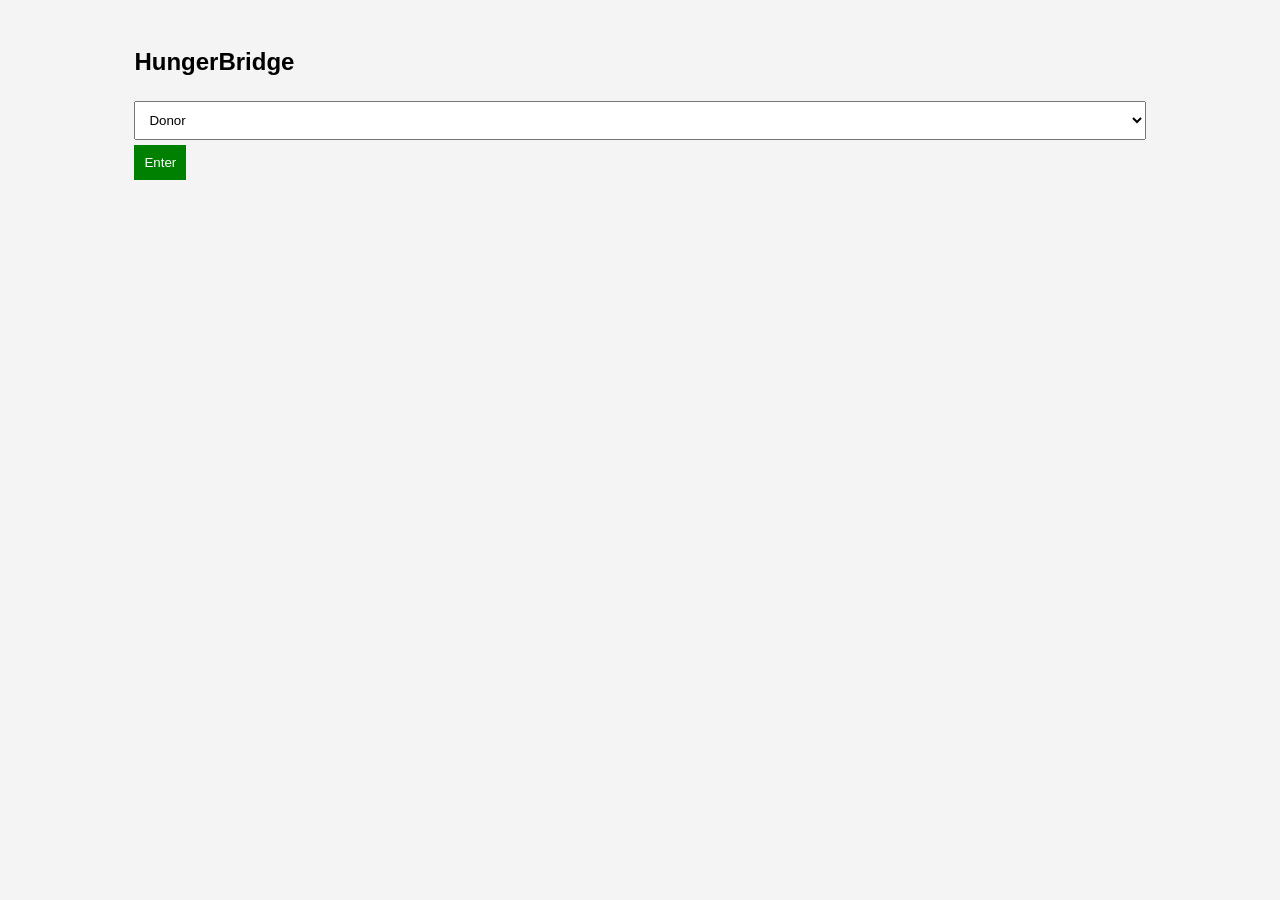
==== frontend/index.html @ 71de5db0 "Recheck: 1 Fixed errors from the last commit." ====
<!DOCTYPE html>
<html>
<head>
  <title>HungerBridge</title>
  <link rel="stylesheet" href="style.css">
</head>
<body>

<div class="container">
  <h2>HungerBridge</h2>

  <select id="role">
    <option value="donor">Donor</option>
    <option value="ngo">NGO</option>
    <option value="volunteer">Volunteer</option>
  </select>

  <button onclick="go()">Enter</button>
</div>

<script>
function go() {
  let role = document.getElementById("role").value;

  if(role === "donor") location.href = "donor.html";
  if(role === "ngo") location.href = "ngo.html";
  if(role === "volunteer") location.href = "volunteer.html";
}
</script>

</body>
</html>
---- frontend/style.css ----
body {
  font-family: Arial;
  background: #f4f4f4;
}

.container {
  width: 80%;
  margin: auto;
  padding: 20px;
}

.card {
  background: white;
  padding: 15px;
  margin: 10px 0;
  border-radius: 10px;
}

button {
  background: green;
  color: white;
  padding: 10px;
  border: none;
  cursor: pointer;
}

input, select {
  padding: 10px;
  margin: 5px 0;
  width: 100%;
}
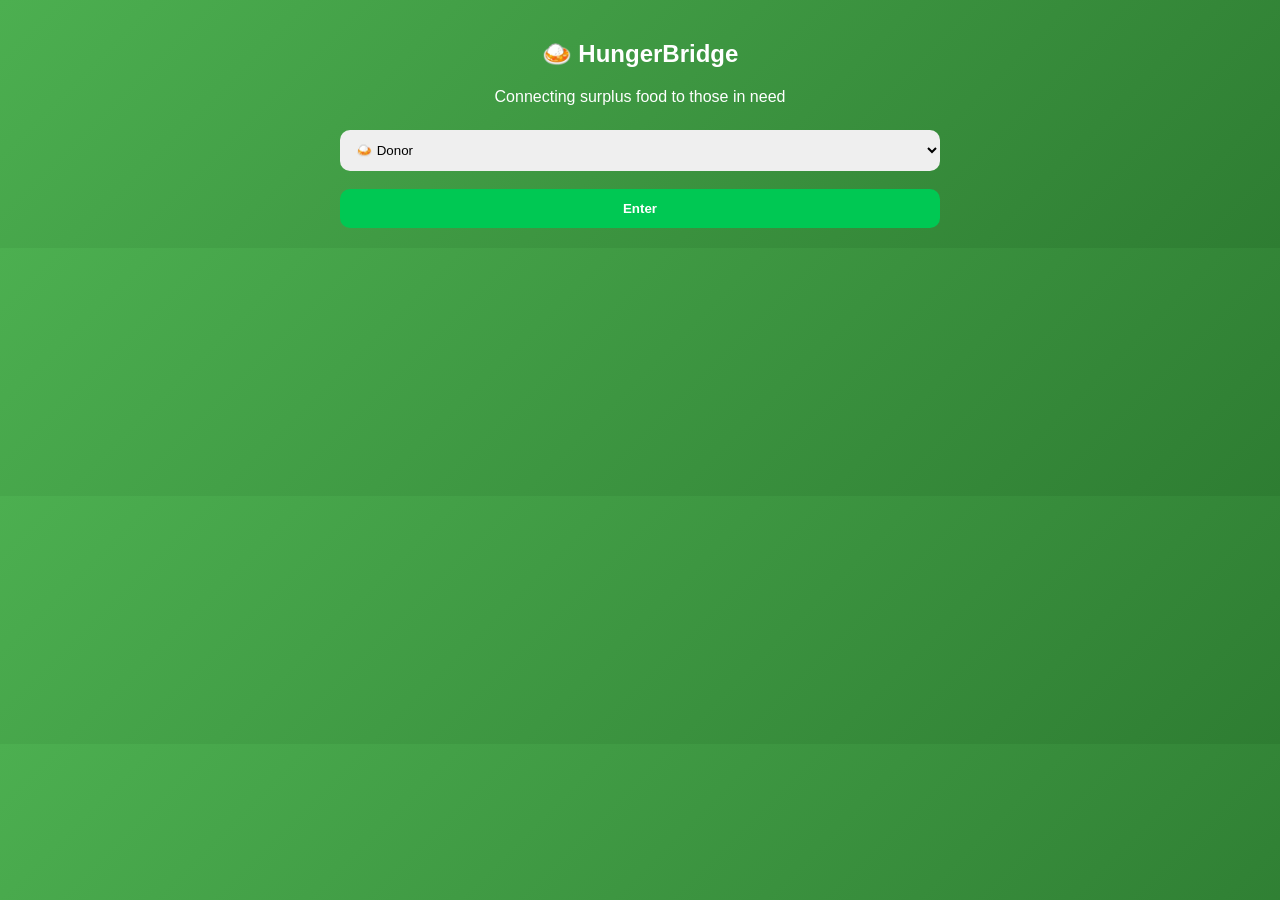
==== commit bb62669f: "Upgrade : 1 , Everythimg new added frontend changed" ====
--- a/frontend/index.html
+++ b/frontend/index.html
@@ -7,12 +7,13 @@
 <body>
 
 <div class="container">
-  <h2>HungerBridge</h2>
+  <h2>🍛 HungerBridge</h2>
+  <p>Connecting surplus food to those in need</p>
 
   <select id="role">
-    <option value="donor">Donor</option>
-    <option value="ngo">NGO</option>
-    <option value="volunteer">Volunteer</option>
+    <option value="donor">🍛 Donor</option>
+    <option value="ngo">🤝 NGO</option>
+    <option value="volunteer">🚚 Volunteer</option>
   </select>
 
   <button onclick="go()">Enter</button>
--- a/frontend/style.css
+++ b/frontend/style.css
@@ -1,31 +1,67 @@
 body {
-  font-family: Arial;
-  background: #f4f4f4;
+  font-family: 'Segoe UI', sans-serif;
+  background: linear-gradient(135deg, #4CAF50, #2E7D32);
+  margin: 0;
+  color: white;
 }
 
 .container {
-  width: 80%;
+  width: 90%;
+  max-width: 600px;
   margin: auto;
   padding: 20px;
+  text-align: center;
+}
+
+h2 {
+  margin-bottom: 20px;
 }
 
 .card {
-  background: white;
+  background: rgba(255, 255, 255, 0.1);
+  backdrop-filter: blur(10px);
   padding: 15px;
-  margin: 10px 0;
+  margin: 15px 0;
+  border-radius: 15px;
+  text-align: left;
+  box-shadow: 0 4px 20px rgba(0,0,0,0.2);
+}
+
+input, select {
+  width: 100%;
+  padding: 12px;
+  margin: 8px 0;
   border-radius: 10px;
+  border: none;
+  outline: none;
 }
 
 button {
-  background: green;
+  width: 100%;
+  padding: 12px;
+  margin-top: 10px;
+  border-radius: 10px;
+  border: none;
+  background: #00C853;
   color: white;
-  padding: 10px;
-  border: none;
+  font-weight: bold;
   cursor: pointer;
+  transition: 0.3s;
 }
 
-input, select {
-  padding: 10px;
-  margin: 5px 0;
-  width: 100%;
-}+button:hover {
+  background: #00E676;
+  transform: scale(1.05);
+}
+
+.badge {
+  padding: 5px 10px;
+  border-radius: 8px;
+  font-size: 12px;
+  display: inline-block;
+  margin-top: 5px;
+}
+
+.available { background: orange; }
+.claimed { background: blue; }
+.delivered { background: green; }
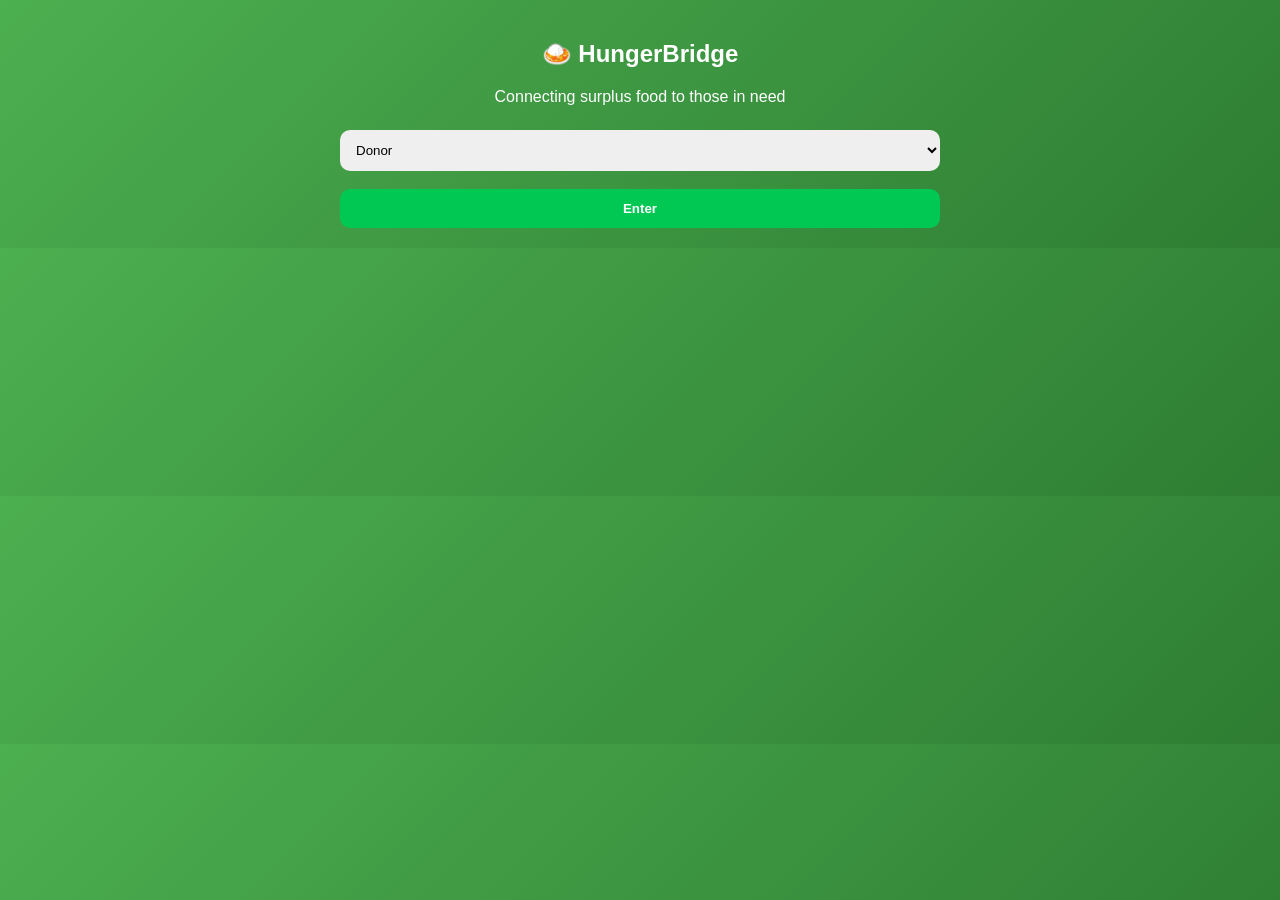
==== commit 8f889b16: "removed emoji from the donor.html file and changed the button text to "Post Food". Also, updated the" ====
--- a/frontend/index.html
+++ b/frontend/index.html
@@ -11,9 +11,9 @@
   <p>Connecting surplus food to those in need</p>
 
   <select id="role">
-    <option value="donor">🍛 Donor</option>
-    <option value="ngo">🤝 NGO</option>
-    <option value="volunteer">🚚 Volunteer</option>
+    <option value="donor"> Donor</option>
+    <option value="ngo"> NGO</option>
+    <option value="volunteer"> Volunteer</option>
   </select>
 
   <button onclick="go()">Enter</button>
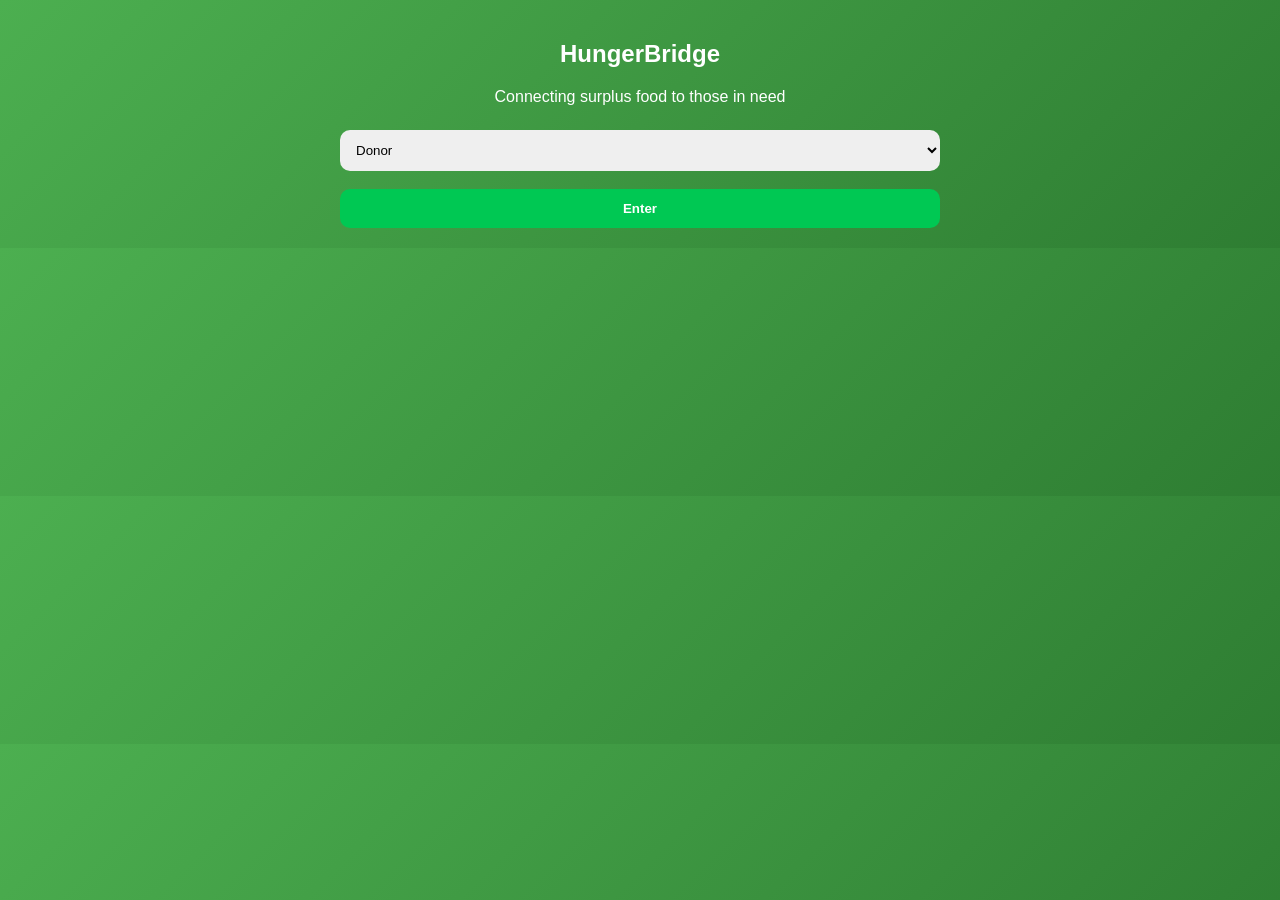
==== commit b5b5f42d: "Emojies are fully reomoved from the codebase. Please do not add them back in." ====
--- a/frontend/index.html
+++ b/frontend/index.html
@@ -7,7 +7,7 @@
 <body>
 
 <div class="container">
-  <h2>🍛 HungerBridge</h2>
+  <h2> HungerBridge</h2>
   <p>Connecting surplus food to those in need</p>
 
   <select id="role">
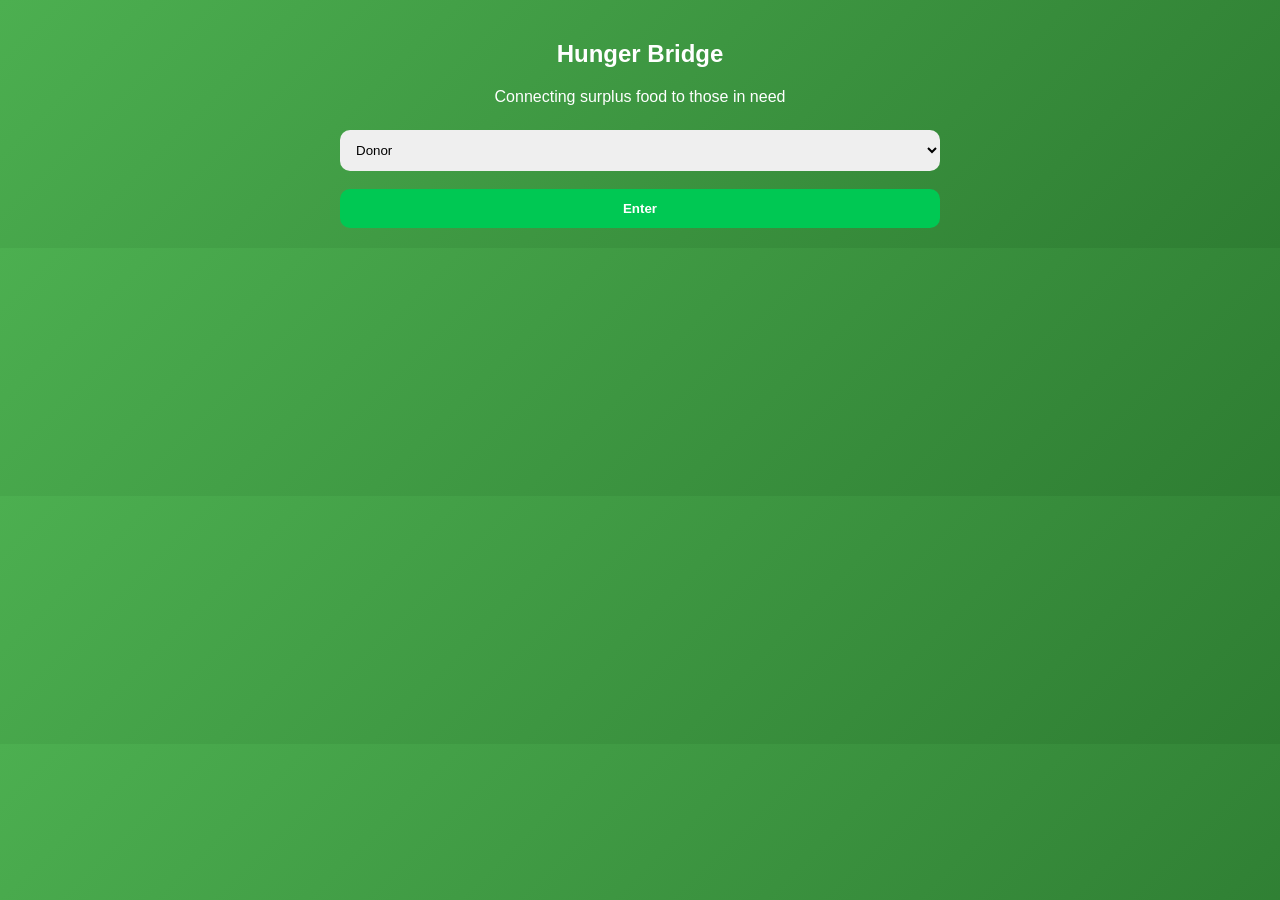
==== commit ab0fca08: "Name updated" ====
--- a/frontend/index.html
+++ b/frontend/index.html
@@ -7,7 +7,7 @@
 <body>
 
 <div class="container">
-  <h2> HungerBridge</h2>
+  <h2> Hunger Bridge</h2>
   <p>Connecting surplus food to those in need</p>
 
   <select id="role">
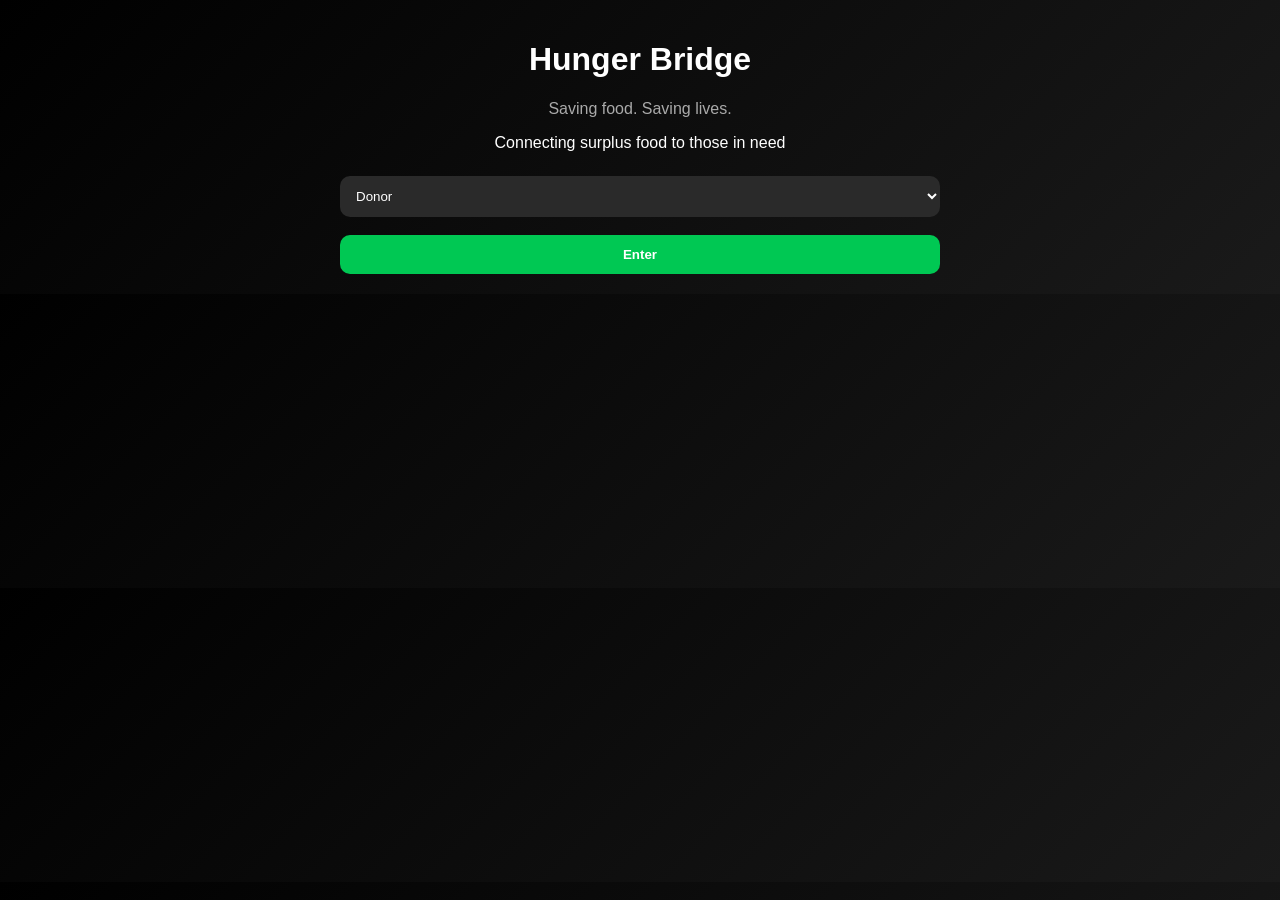
==== commit f60fc521: "Changed the looks of the website by modifying the index.html and style.css files. The changes includ" ====
--- a/frontend/index.html
+++ b/frontend/index.html
@@ -7,7 +7,8 @@
 <body>
 
 <div class="container">
-  <h2> Hunger Bridge</h2>
+  <h1>Hunger Bridge</h1>
+  <p style="color:#aaa;">Saving food. Saving lives.</p>
   <p>Connecting surplus food to those in need</p>
 
   <select id="role">
--- a/frontend/style.css
+++ b/frontend/style.css
@@ -1,6 +1,6 @@
 body {
   font-family: 'Segoe UI', sans-serif;
-  background: linear-gradient(135deg, #4CAF50, #2E7D32);
+  background: linear-gradient(135deg, #000000, #1a1a1a);
   margin: 0;
   color: white;
 }
@@ -15,16 +15,17 @@
 
 h2 {
   margin-bottom: 20px;
+  color: #00E676;
 }
 
 .card {
-  background: rgba(255, 255, 255, 0.1);
+  background: rgba(255, 255, 255, 0.05);
   backdrop-filter: blur(10px);
   padding: 15px;
   margin: 15px 0;
   border-radius: 15px;
   text-align: left;
-  box-shadow: 0 4px 20px rgba(0,0,0,0.2);
+  box-shadow: 0 4px 20px rgba(0,0,0,0.5);
 }
 
 input, select {
@@ -34,6 +35,8 @@
   border-radius: 10px;
   border: none;
   outline: none;
+  background: #2a2a2a;
+  color: white;
 }
 
 button {
@@ -63,5 +66,5 @@
 }
 
 .available { background: orange; }
-.claimed { background: blue; }
-.delivered { background: green; }+.claimed { background: #2979FF; }
+.delivered { background: #00E676; }
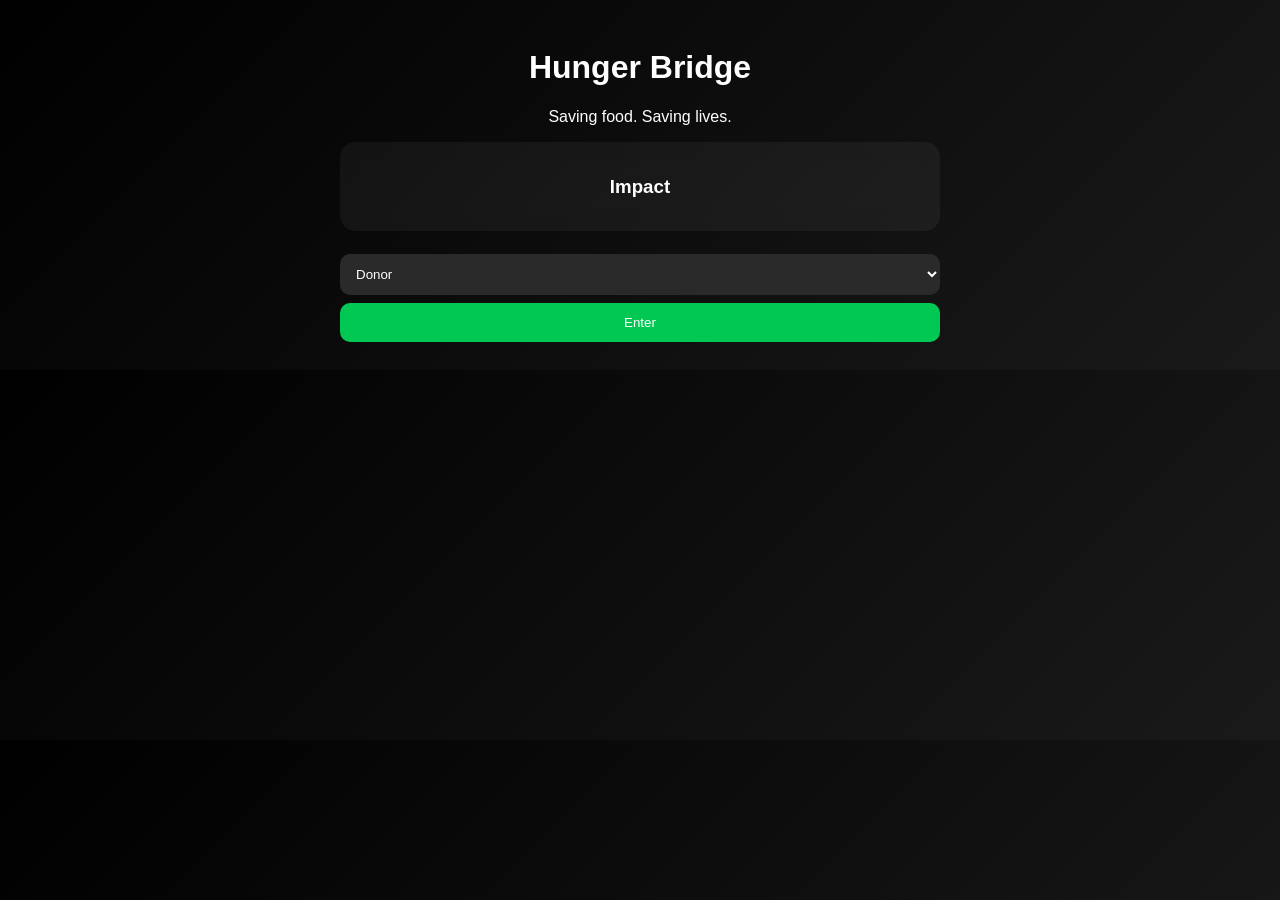
==== commit 92791a4e: "Update frontend code of all files" ====
--- a/frontend/index.html
+++ b/frontend/index.html
@@ -7,9 +7,14 @@
 <body>
 
 <div class="container">
-  <h1>Hunger Bridge</h1>
-  <p style="color:#aaa;">Saving food. Saving lives.</p>
-  <p>Connecting surplus food to those in need</p>
+  <h1> Hunger Bridge</h1>
+  <p>Saving food. Saving lives.</p>
+
+  <div class="card">
+    <h3> Impact</h3>
+    <p id="total"></p>
+    <p id="delivered"></p>
+  </div>
 
   <select id="role">
     <option value="donor"> Donor</option>
@@ -23,11 +28,20 @@
 <script>
 function go() {
   let role = document.getElementById("role").value;
+  location.href = role + ".html";
+}
 
-  if(role === "donor") location.href = "donor.html";
-  if(role === "ngo") location.href = "ngo.html";
-  if(role === "volunteer") location.href = "volunteer.html";
-}
+fetch("http://127.0.0.1:5000/food")
+  .then(res => res.json())
+  .then(data => {
+    document.getElementById("total").innerText =
+      "Total Food Posts: " + data.length;
+
+    let delivered = data.filter(f => f.status === "delivered").length;
+
+    document.getElementById("delivered").innerText =
+      "Meals Delivered: " + delivered;
+  });
 </script>
 
 </body>
--- a/frontend/style.css
+++ b/frontend/style.css
@@ -1,7 +1,6 @@
 body {
   font-family: 'Segoe UI', sans-serif;
-  background: linear-gradient(135deg, #000000, #1a1a1a);
-  margin: 0;
+  background: linear-gradient(135deg, #000, #1a1a1a);
   color: white;
 }
 
@@ -13,19 +12,17 @@
   text-align: center;
 }
 
-h2 {
-  margin-bottom: 20px;
-  color: #00E676;
-}
-
 .card {
-  background: rgba(255, 255, 255, 0.05);
-  backdrop-filter: blur(10px);
+  background: rgba(255,255,255,0.05);
   padding: 15px;
   margin: 15px 0;
   border-radius: 15px;
-  text-align: left;
-  box-shadow: 0 4px 20px rgba(0,0,0,0.5);
+  backdrop-filter: blur(10px);
+}
+
+.card:hover {
+  transform: scale(1.03);
+  transition: 0.3s;
 }
 
 input, select {
@@ -33,38 +30,16 @@
   padding: 12px;
   margin: 8px 0;
   border-radius: 10px;
-  border: none;
-  outline: none;
   background: #2a2a2a;
   color: white;
+  border: none;
 }
 
 button {
+  padding: 12px;
   width: 100%;
-  padding: 12px;
-  margin-top: 10px;
   border-radius: 10px;
-  border: none;
   background: #00C853;
   color: white;
-  font-weight: bold;
-  cursor: pointer;
-  transition: 0.3s;
-}
-
-button:hover {
-  background: #00E676;
-  transform: scale(1.05);
-}
-
-.badge {
-  padding: 5px 10px;
-  border-radius: 8px;
-  font-size: 12px;
-  display: inline-block;
-  margin-top: 5px;
-}
-
-.available { background: orange; }
-.claimed { background: #2979FF; }
-.delivered { background: #00E676; }+  border: none;
+}
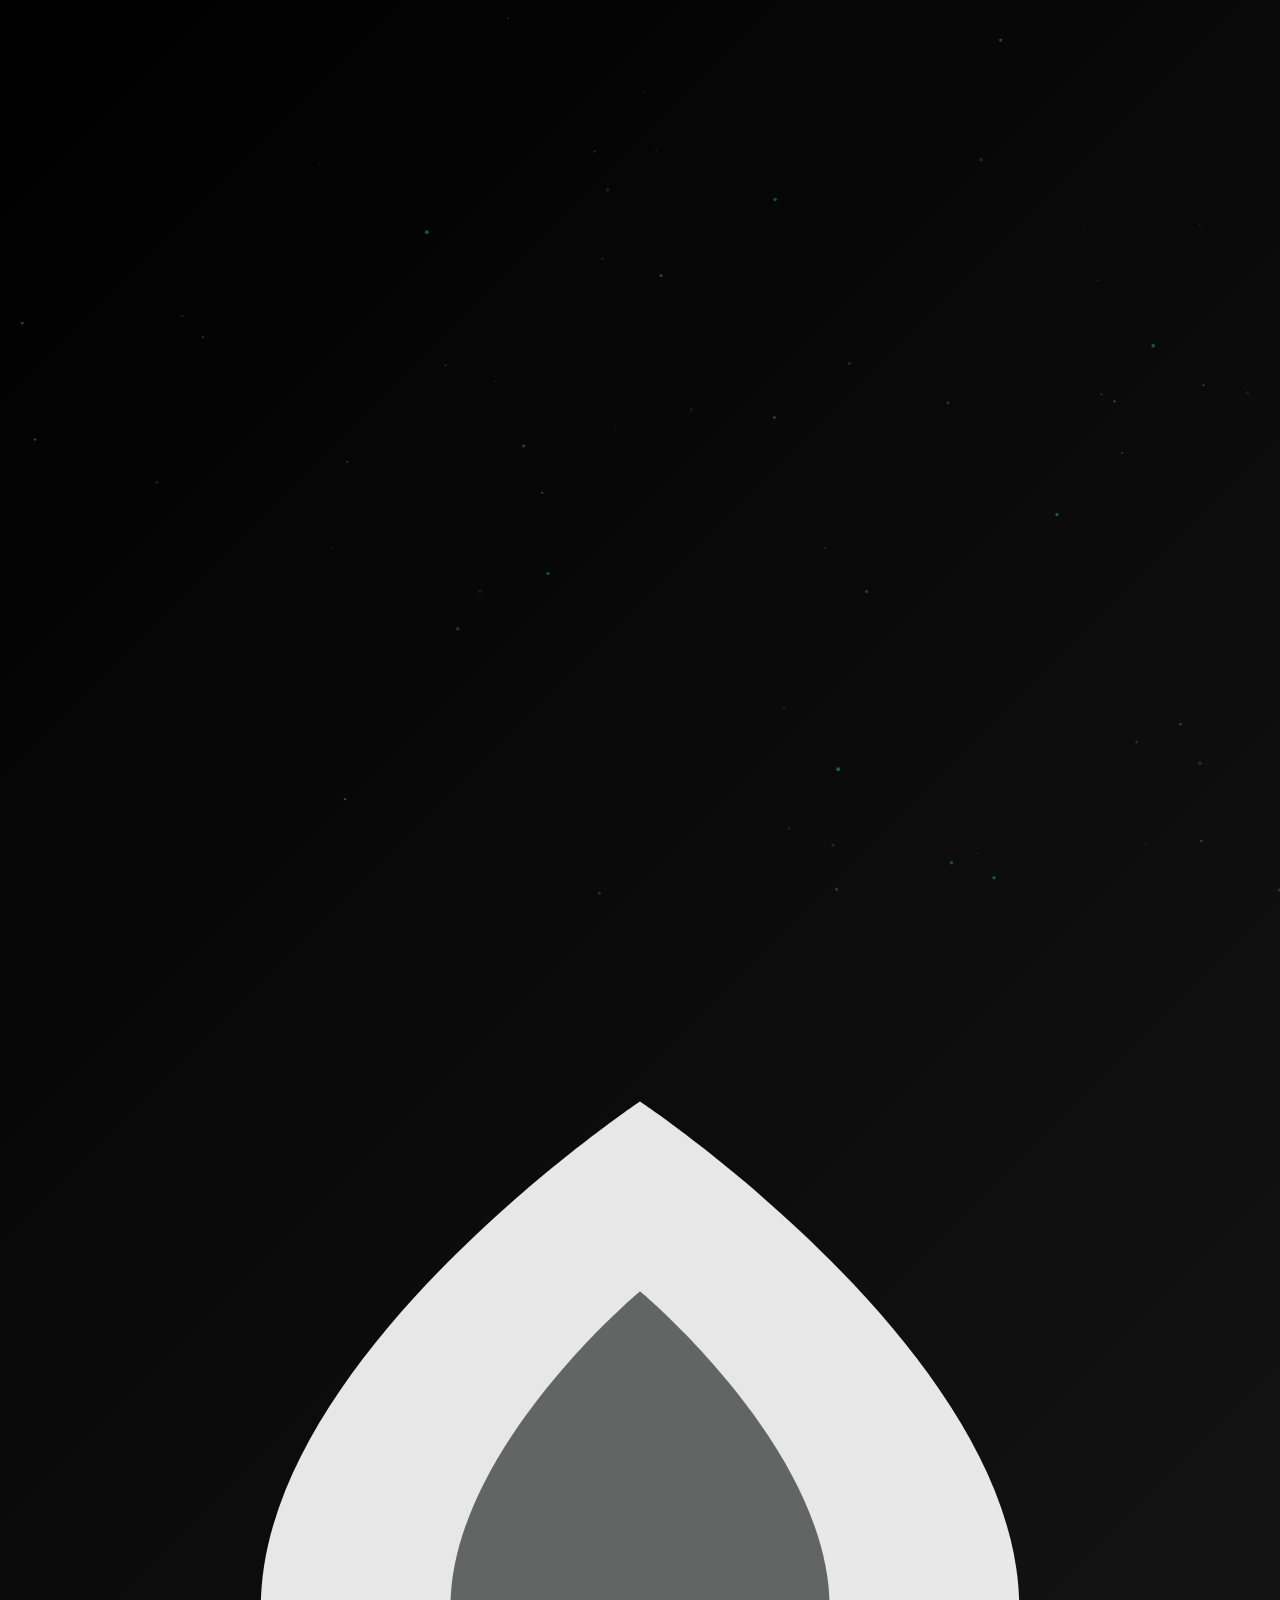
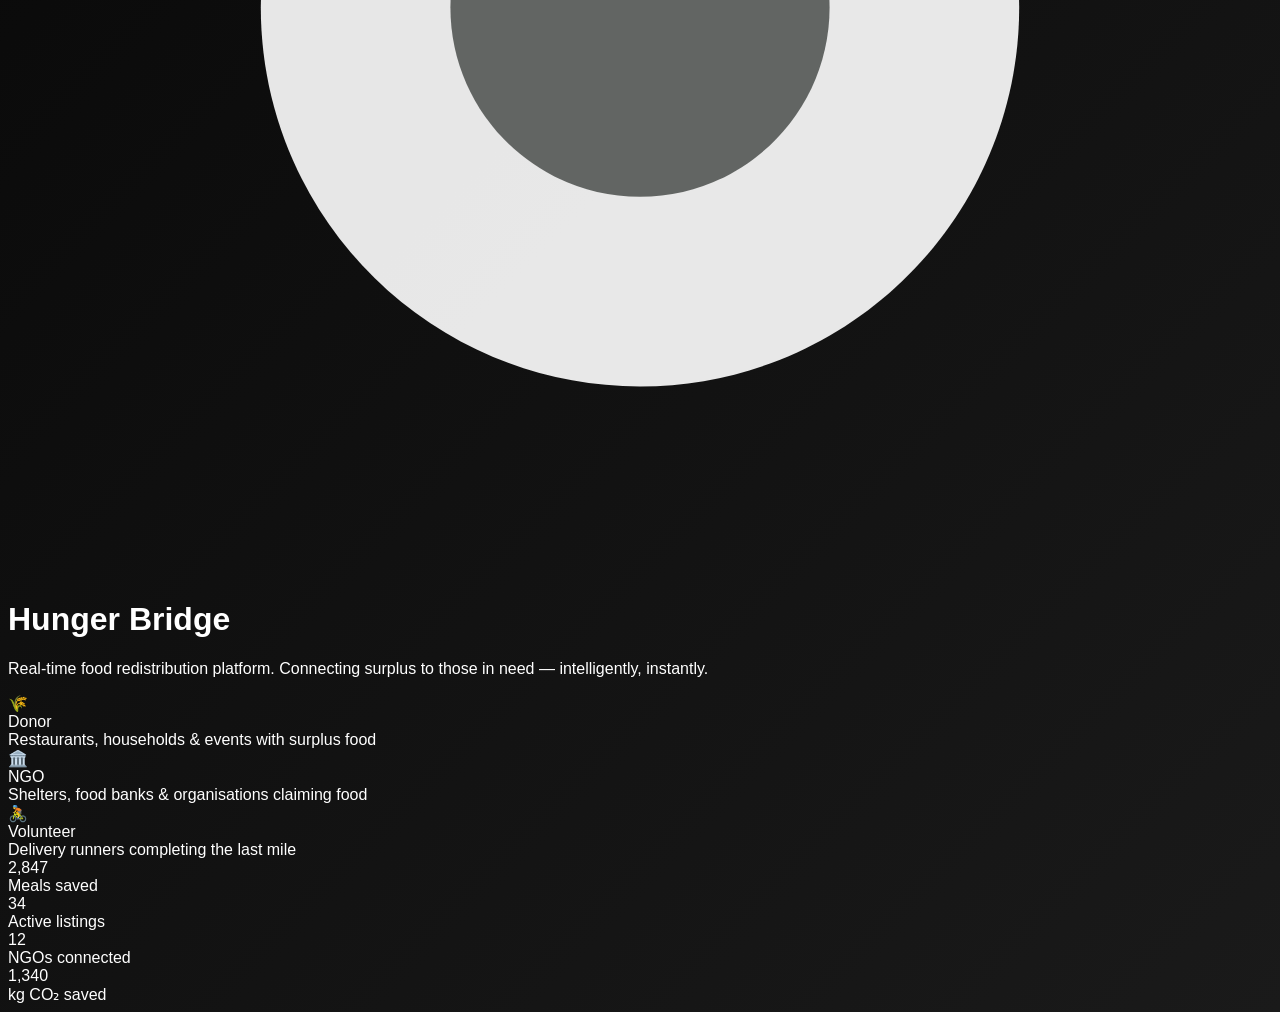
==== commit 1c45a970: "Index changed" ====
--- a/frontend/index.html
+++ b/frontend/index.html
@@ -1,48 +1,71 @@
 <!DOCTYPE html>
-<html>
+<html lang="en">
 <head>
-  <title>HungerBridge</title>
+  <meta charset="UTF-8">
+  <meta name="viewport" content="width=device-width, initial-scale=1.0">
+  <title>Hunger Bridge — Real-Time Food Redistribution</title>
   <link rel="stylesheet" href="style.css">
 </head>
 <body>
 
-<div class="container">
-  <h1> Hunger Bridge</h1>
-  <p>Saving food. Saving lives.</p>
+<canvas id="particles"></canvas>
 
-  <div class="card">
-    <h3> Impact</h3>
-    <p id="total"></p>
-    <p id="delivered"></p>
+<div id="landing">
+  <div class="logo-mark">
+    <div class="logo-pulse"></div>
+    <div class="logo-pulse"></div>
+    <svg viewBox="0 0 40 40" fill="none" xmlns="http://www.w3.org/2000/svg">
+      <path d="M20 6C20 6 8 14 8 22C8 28.627 13.373 34 20 34C26.627 34 32 28.627 32 22C32 14 20 6 20 6Z" fill="white" opacity="0.9"/>
+      <path d="M20 12C20 12 14 17 14 22C14 25.314 16.686 28 20 28C23.314 28 26 25.314 26 22C26 17 20 12 20 12Z" fill="#0a0f0d" opacity="0.6"/>
+    </svg>
   </div>
 
-  <select id="role">
-    <option value="donor"> Donor</option>
-    <option value="ngo"> NGO</option>
-    <option value="volunteer"> Volunteer</option>
-  </select>
+  <h1 class="brand">Hunger<span> Bridge</span></h1>
+  <p class="tagline">Real-time food redistribution platform. Connecting surplus to those in need — intelligently, instantly.</p>
 
-  <button onclick="go()">Enter</button>
+  <div class="role-grid">
+    <div class="role-card donor" onclick="location.href='donor.html'">
+      <span class="role-icon">🌾</span>
+      <div class="role-title">Donor</div>
+      <div class="role-desc">Restaurants, households & events with surplus food</div>
+    </div>
+    <div class="role-card ngo" onclick="location.href='ngo.html'">
+      <span class="role-icon">🏛️</span>
+      <div class="role-title">NGO</div>
+      <div class="role-desc">Shelters, food banks & organisations claiming food</div>
+    </div>
+    <div class="role-card volunteer" onclick="location.href='volunteer.html'">
+      <span class="role-icon">🚴</span>
+      <div class="role-title">Volunteer</div>
+      <div class="role-desc">Delivery runners completing the last mile</div>
+    </div>
+  </div>
+
+  <div class="stats-bar">
+    <div class="stat"><div class="stat-num" id="ls-saved">0</div><div class="stat-label">Meals saved</div></div>
+    <div class="stat"><div class="stat-num" id="ls-active">0</div><div class="stat-label">Active listings</div></div>
+    <div class="stat"><div class="stat-num" id="ls-ngos">0</div><div class="stat-label">NGOs connected</div></div>
+    <div class="stat"><div class="stat-num" id="ls-co2">0</div><div class="stat-label">kg CO₂ saved</div></div>
+  </div>
 </div>
 
+<div id="toast-container"></div>
+
+<script src="script.js"></script>
 <script>
-function go() {
-  let role = document.getElementById("role").value;
-  location.href = role + ".html";
-}
-
-fetch("http://127.0.0.1:5000/food")
-  .then(res => res.json())
-  .then(data => {
-    document.getElementById("total").innerText =
-      "Total Food Posts: " + data.length;
-
-    let delivered = data.filter(f => f.status === "delivered").length;
-
-    document.getElementById("delivered").innerText =
-      "Meals Delivered: " + delivered;
+  // Animate landing counters
+  const targets = { 'ls-saved': 2847, 'ls-active': 34, 'ls-ngos': 12, 'ls-co2': 1340 };
+  Object.entries(targets).forEach(([id, target]) => {
+    const el = document.getElementById(id);
+    if (!el) return;
+    let current = 0;
+    const step = target / 40;
+    const interval = setInterval(() => {
+      current = Math.min(target, current + step);
+      el.textContent = Math.floor(current).toLocaleString();
+      if (current >= target) clearInterval(interval);
+    }, 30);
   });
 </script>
-
 </body>
-</html>+</html>
